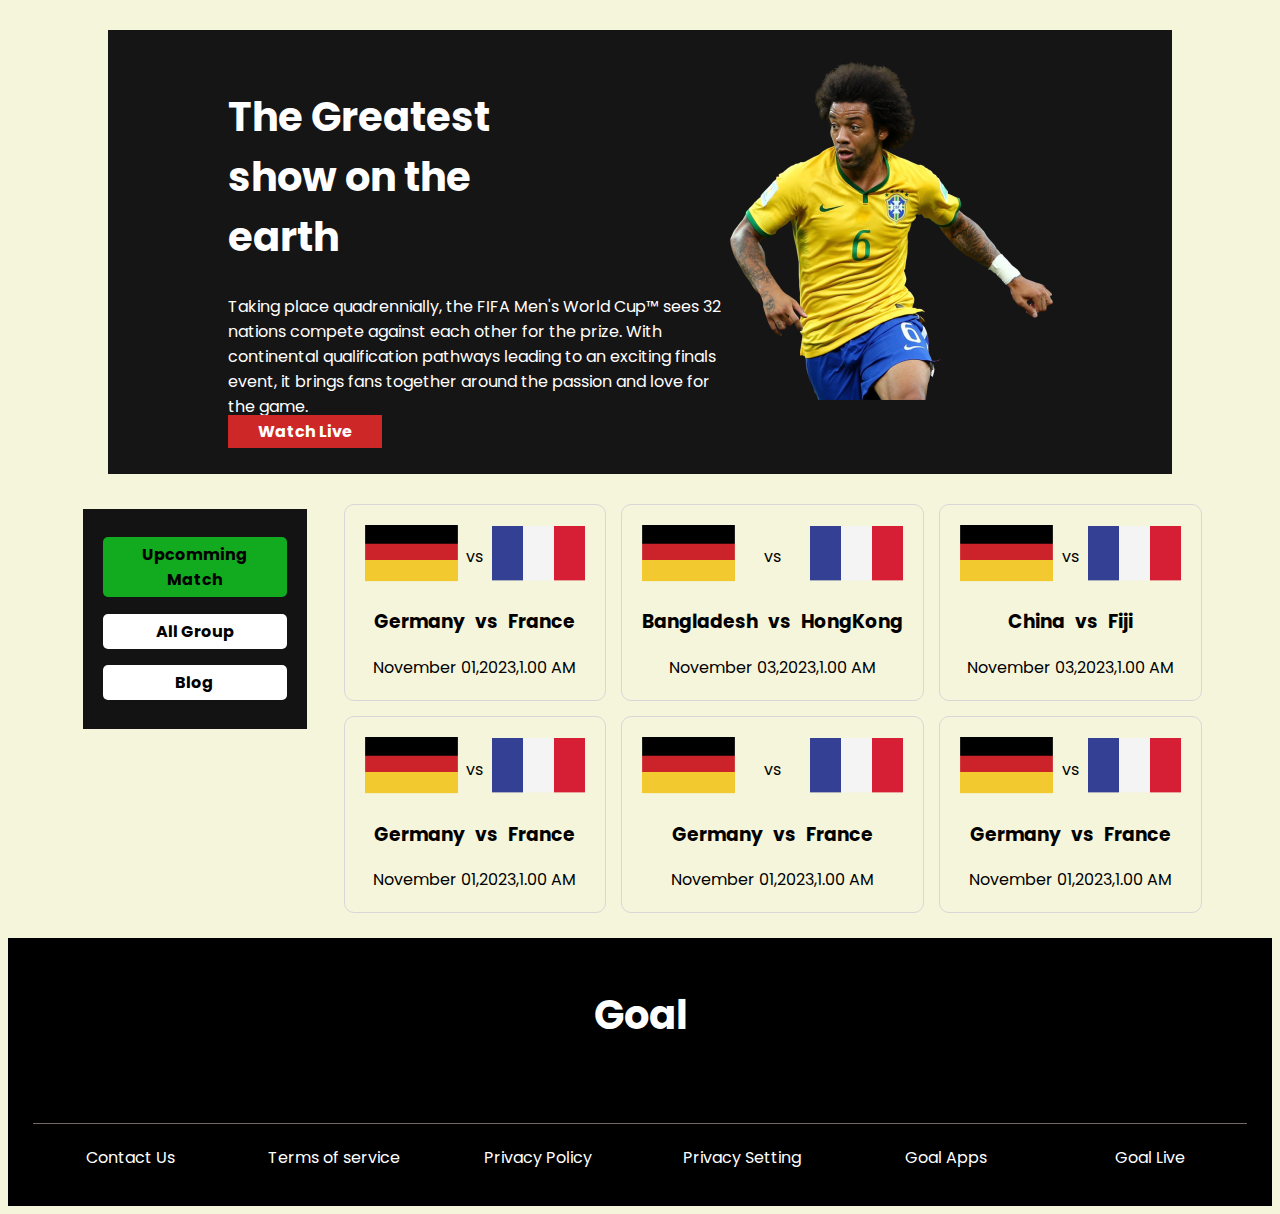
==== upcomming.html @ 30cddf2a "First commit" ====
<!DOCTYPE html>
<html lang="en">

<head>
    <meta charset="UTF-8">
    <meta http-equiv="X-UA-Compatible" content="IE=edge">
    <meta name="viewport" content="width=device-width, initial-scale=1.0">
    <title>Upcomming Match</title>
    <link rel="stylesheet" href="css/style.css">
</head>

<body>
    <main>
        <!----------------------------------------------
                    header section 
        --------------------------------------------->
        <header class="header">
            <div class="header-sect-1">
                <div>
                    <h1>The Greatest <br>show on the <br> earth</h1>

                    <span class="header-sect-1-description">Taking place quadrennially, the FIFA Men's World Cup™ sees
                        32 nations compete against each other for the prize. With continental qualification pathways
                        leading to an exciting finals event, it brings fans together around the passion and love for the
                        game.</span>
                    <br>
                    <div>
                        <a class="link-button" href="https://www.youtube.com/watch?v=fJwJyI7V76Y" target="_blank"
                            rel="noopener noreferrer">Watch Live <i class="fas fa-angle-right filled"></i> </a>
                    </div>
                </div>
            </div>
            <div class="header-sect-2">
                <img src="assets/Banner Image.png" alt="">
            </div>
        </header>
        <section class="transfer-container-upcomming">
            <!----------------------------------------------
                    Button section
        --------------------------------------------->
            <div class="button-block-upcomming">
                <div style="background-color: rgb(18, 170, 30)" class="button-shape">
                    <a class="shape1" href="http://127.0.0.1:5500/upcomming.html" target="_blank"
                        rel="noopener noreferrer">Upcomming
                        Match</a>
                </div>
                <div class="button-shape">
                    <a class="shape2" href="http://" target="_blank" rel="noopener noreferrer">All
                        Group</a>
                </div>
                <div class="button-shape">
                    <a id="shape3" href="http://" target="_blank" rel="noopener noreferrer">Blog</a>
                </div>
            </div>

            <!----------------------------------------------
                    Upcomming Match between country
        --------------------------------------------->
            <div class="grid-flag-container">
                <section class="grid-item">
                    <div class="grid-flag">
                        <div>
                            <img src="assets/germany Flag.png" alt="">
                        </div>
                        <div>
                            <p>vs</p>
                        </div>
                        <div>
                            <img src="assets/Flag.png" alt="">
                        </div>
                    </div>
                    <div>
                        <div class="team-info">
                            <h3>Germany</h3>

                            <h3>vs</h3>

                            <h3>France</h3>
                        </div>
                        <div class="time-info">November 01,2023,1.00 AM</div>
                    </div>
                </section>

                <section class="grid-item">
                    <div class="grid-flag">
                        <div>
                            <img src="assets/germany Flag.png" alt="">
                        </div>
                        <div>
                            <p>vs</p>
                        </div>
                        <div>
                            <img src="assets/Flag.png" alt="">
                        </div>
                    </div>
                    <div>
                        <div class="team-info">
                            <h3>Bangladesh</h3>

                            <h3>vs</h3>

                            <h3>HongKong</h3>
                        </div>
                        <div class="time-info">November 03,2023,1.00 AM</div>
                    </div>
                </section>

                <section class="grid-item">
                    <div class="grid-flag">
                        <div>
                            <img src="assets/germany Flag.png" alt="">
                        </div>
                        <div>
                            <p>vs</p>
                        </div>
                        <div>
                            <img src="assets/Flag.png" alt="">
                        </div>
                    </div>
                    <div>
                        <div class="team-info">
                            <h3>China</h3>

                            <h3>vs</h3>

                            <h3>Fiji</h3>
                        </div>
                        <div class="time-info">November 03,2023,1.00 AM</div>
                    </div>
                </section>
                <section class="grid-item">
                    <div class="grid-flag">
                        <div>
                            <img src="assets/germany Flag.png" alt="">
                        </div>
                        <div>
                            <p>vs</p>
                        </div>
                        <div>
                            <img src="assets/Flag.png" alt="">
                        </div>
                    </div>
                    <div>
                        <div class="team-info">
                            <h3>Germany</h3>

                            <h3>vs</h3>

                            <h3>France</h3>
                        </div>
                        <div class="time-info">November 01,2023,1.00 AM</div>
                    </div>
                </section>
                <section class="grid-item">
                    <div class="grid-flag">
                        <div>
                            <img src="assets/germany Flag.png" alt="">
                        </div>
                        <div>
                            <p>vs</p>
                        </div>
                        <div>
                            <img src="assets/Flag.png" alt="">
                        </div>
                    </div>
                    <div>
                        <div class="team-info">
                            <h3>Germany</h3>

                            <h3>vs</h3>

                            <h3>France</h3>
                        </div>
                        <div class="time-info">November 01,2023,1.00 AM</div>
                    </div>
                </section>
                <section class="grid-item">
                    <div class="grid-flag">
                        <div>
                            <img src="assets/germany Flag.png" alt="">
                        </div>
                        <div>
                            <p>vs</p>
                        </div>
                        <div>
                            <img src="assets/Flag.png" alt="">
                        </div>
                    </div>
                    <div>
                        <div class="team-info">
                            <h3>Germany</h3>

                            <h3>vs</h3>

                            <h3>France</h3>
                        </div>
                        <div class="time-info">November 01,2023,1.00 AM</div>
                    </div>
                </section>

            </div>

        </section>
    </main>

    <!----------------------------------------------
                    Footer section 
        --------------------------------------------->
    <footer>
        <h1>Goal</h1>

        <div class="social-mobile-view ">
            <a target="_blank" href="https://www.facebook.com/" class="fa fa-facebook"></a>
            <a target="_blank" href="https://www.linkedin.com/feed/" class="fa fa-twitter"></a>
            <a target="_blank" href="https://www.linkedin.com/feed/" class="fa fa-pinterest"></a>
            <a target="_blank" href="https://www.linkedin.com/feed/" class="fa fa-linkedin"></a>
        </div>
        <div class="line"></div>
        <div class="footer-grid">
            <div>
                <p>Contact Us</p>
            </div>
            <div>
                <p>Terms of service</p>
            </div>
            <div>
                <p>Privacy Policy</p>
            </div>
            <div>
                <p>Privacy Setting</p>
            </div>
            <div>
                <p>Goal Apps</p>
            </div>
            <div>
                <p>Goal Live</p>
            </div>
        </div>

    </footer>
</body>

</html>
---- css/style.css ----
/* google font poppins */
@import url('https://fonts.googleapis.com/css2?family=Poppins:wght@400;500&display=swap');

/* common styles body */
body {
    font-family: 'Poppins', sans-serif;
    background-color: beige;
}

h1 {
    font-size: 40px;
}

/* main styles */
main {
    margin: 25px 70px 25px 70px;
}

/* header styles */
.header {
    display: flex;
    padding: 30px;
    background-color: rgb(22, 21, 21);
    margin: 30px;
    color: white;
    justify-content: center;

}

.header-sect-1 {
    width: 50%;
    transition: background-color 2s ease-out 100ms
}

.header-sect-1:hover {
    background-color: aquamarine;
}

.header-sect-2 img {
    width: 100%;
    margin-bottom: -7px;
}

/* link button style */

.link-button {
    padding: 5px 30px;
    background-color: rgb(206, 39, 39);
    text-decoration: none;
    color: white;
    font-weight: 700;
}

.fa-angle-right .filled {
    color: rgb(71, 63, 63);
    font-size: 20px;

}

/* transfer-container for player transfer  */

.transfer-container {
    display: grid;
    grid-template-columns: repeat(2, 1fr);
    justify-content: center;

}

.single-player-container {
    display: grid;
    grid-template-columns: repeat(3, 1fr);
    grid-column-gap: 15px;
    /* padding: 20px; */
    width: 70%;
    align-items: center;
}

.player {
    margin-bottom: 20px;
    border-radius: 14px;
    border: 1px solid rgb(216, 207, 207);
}

.players img {
    width: 100%;
}

/* 3 button link style*/

.button-shape {
    text-decoration: none;
    text-align: center;

    background-color: white;
    border-radius: 5px;
    font-weight: 700;
    padding: 5px 10px;
}

.shape1 {
    text-decoration: none;
    color: black;
    /* background-color: white; */
}

.shape2 {
    text-decoration: none;
    color: black;
}

#shape3 {
    text-decoration: none;
    color: black;
}

.half-width-Tsection-player {
    width: 70%;

}

.button-block {
    display: grid;
    grid-template-columns: repeat(1, 1fr);
    /* width: 200px; */
    height: 180px;
    padding: 10px;
    margin: 5px;
    background-color: rgb(20, 19, 19);
    /* border-color: black; */
    color: white;
    justify-content: center;
    align-items: center;
}

/* button block for upcomming page */

.button-block-upcomming {
    display: grid;
    grid-template-columns: repeat(1, 1fr);
    /* width: 210px; */
    height: 180px;
    padding: 20px;
    margin: 5px;
    background-color: rgb(20, 19, 19);
    /* border-color: black; */
    color: white;
    justify-content: center;
    align-items: center;
}

/* styel for transfer-container-upcomming */
.transfer-container-upcomming {
    display: flex;
    gap: 2rem;
    /* margin: 80px; */
}

.transfer-shape {
    border: 1px solid;
    color: black;
    /* margin: 10px 10px 10px 10px; */
}

/* Trns-Live-padding */
.Trns-Live-padding {
    /* text-align: center; */
    justify-content: center;
    justify-items: center;

}

/* icon area */
.icon-area {
    padding-left: 15px;
    padding-right: 20px;
}

.icon-grid {
    display: flex;
    align-items: center;
    padding-right: 20px;
}

.transfer-block-pad {
    padding: 20px;
}

/* footer section */
footer {
    background-color: black;
    color: white;
    /* height: 250px; */
    text-align: center;
    padding: 20px;
}

.footer-grid {
    display: grid;
    grid-template-columns: repeat(6, 1fr);
    /* grid-template-columns: repeat(1, 1fr); */
    align-items: center;
    justify-content: center;
}

.line {
    background-color: rgb(117, 102, 102);
    height: 1px;
    margin: 5px;
}

.fa {
    padding: 20px;
    font-size: 30px;
    width: 50px;
    text-align: center;
    text-decoration: none;
    margin: 5px 2px;
}

.fa:hover {
    opacity: 0.7;
}

.fa-facebook {
    color: white;
}

/* upcomming page section */
.grid-flag-container {
    display: grid;
    width: 77%;
    grid-template-columns: repeat(3, 1fr);
    gap: 15px;
    justify-content: center;
    align-items: center;

}

.grid-item {
    border: 1px solid #d7d7d7;
    padding: 20px;
    border-radius: 10px;
}

.grid-flag {
    display: flex;
    justify-content: space-between;
    align-items: center;

}

.time-info {
    text-align: center;
}

.team-info {
    display: flex;
    align-items: center;
    justify-content: center;
    gap: 10px;
}

.text-alignP {
    text-align: center;
}

/* Media query */

/* Media query for mobile device */
@media only screen and (max-width: 688px) {
    .header {
        flex-direction: column;
        padding-left: 10px;
        padding-right: 10px;
        gap: 2rem;
        justify-content: center;
    }

    .header-sect-1 {
        width: 100%;
        display: flex;
        flex-direction: column;
        align-items: center;
    }

    .header-sect-1-description {
        text-align: center;
    }

    .header-sect-2 img {
        width: 100%;
        margin-bottom: 0px;
        display: flex;
        justify-content: center;
    }

    .transfer-container {
        display: grid;
        grid-template-columns: repeat(1, 1fr);
    }

    .transfer-container-upcomming {
        display: grid;
        grid-template-columns: repeat(1, 1fr);
    }

    .single-player-container {
        display: grid;
        grid-template-columns: repeat(1, 1fr);
        grid-column-gap: 15px;
        /* padding: 20px; */
        align-items: center;
    }

    .grid-flag-container {
        display: grid;
        grid-template-columns: repeat(1, 1fr);
        grid-column-gap: 15px;
        /* padding: 20px; */
        align-items: center;
    }

    .footer-grid {
        display: grid;
        grid-template-columns: repeat(1, 1fr);
        /* grid-template-columns: repeat(1, 1fr); */
        align-items: center;
        justify-content: center;
        /* background-color: black; */
    }

    .social-mobile-view {
        display: grid;
        grid-template-columns: repeat(4, 1fr);
    }
}

/* Media query for tablet device */


@media (min-width:689px) and (max-width:992px) {
    .transfer-container {
        /* display: flex; */
        display: grid;
        grid-template-columns: repeat(1, 1fr);
        grid-column-gap: 15px;
        justify-content: center;
    }

    .transfer-container-upcomming {
        display: grid;
        grid-template-columns: repeat(1, 1fr);
    }

    .grid-flag-container {
        display: grid;
        grid-template-columns: repeat(2, 1fr);
        grid-column-gap: 15px;
        /* padding: 20px; */
        align-items: center;
    }

    /* edit button shape */
    .button-shape {
        text-decoration: none;
        text-align: center;
        margin: 2px;
        background-color: white;

        border-radius: 5px;
        font-weight: 700;
        padding: 5px 15px;
    }

    #shape3 {
        text-decoration: none;

    }

    .blog-button-color {
        background-color: blueviolet;
    }

    .button-block {
        display: grid;
        grid-template-columns: repeat(3, 1fr);
        /* border-color: black; */
        color: white;
        justify-content: center;
        align-items: center;
    }

    .single-player-container {
        display: grid;
        grid-template-columns: repeat(2, 1fr);
        grid-column-gap: 15px;
        /* padding: 20px; */
        align-items: center;

    }

    .footer-grid {
        display: grid;
        grid-template-columns: repeat(4, 1fr);
        /* grid-template-columns: repeat(1, 1fr); */
        align-items: center;
        justify-content: center;
        text-align: center;
        /* background-color: black; */
    }
}
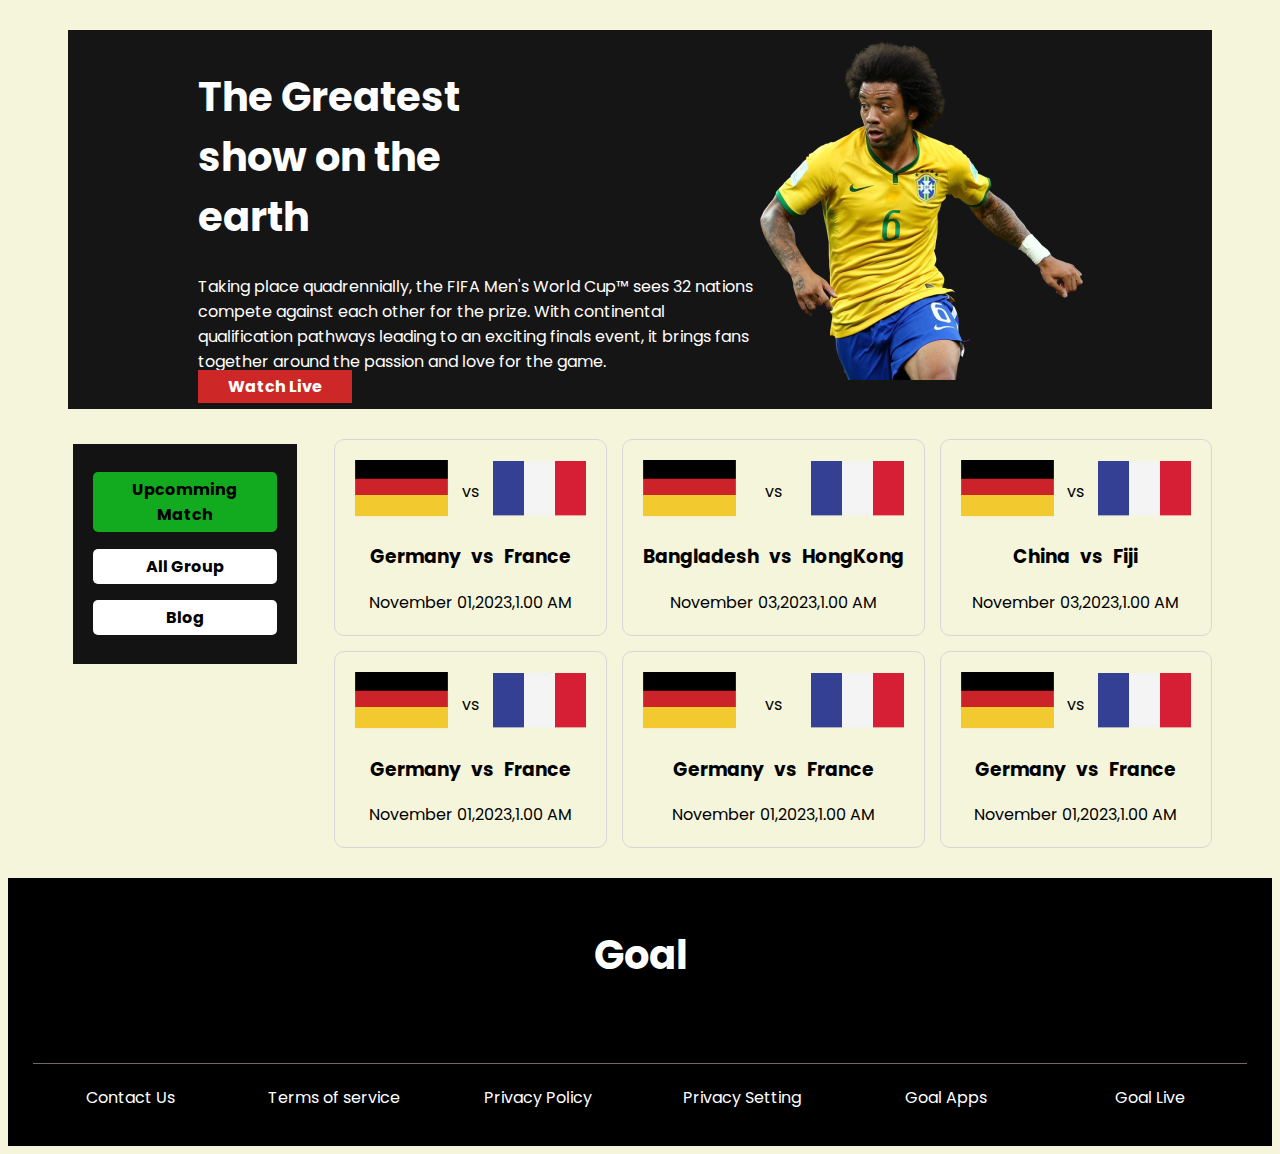
==== commit fcaad174: "up6" ====
--- a/upcomming.html
+++ b/upcomming.html
@@ -45,11 +45,13 @@
                         Match</a>
                 </div>
                 <div class="button-shape">
-                    <a class="shape2" href="http://" target="_blank" rel="noopener noreferrer">All
+                    <a class="shape2" href="http://127.0.0.1:5500/index.html" target="_blank"
+                        rel="noopener noreferrer">All
                         Group</a>
                 </div>
                 <div class="button-shape">
-                    <a id="shape3" href="http://" target="_blank" rel="noopener noreferrer">Blog</a>
+                    <a id="shape3" href="http://127.0.0.1:5500/index.html" target="_blank"
+                        rel="noopener noreferrer">Blog</a>
                 </div>
             </div>
 
--- a/css/style.css
+++ b/css/style.css
@@ -13,16 +13,16 @@
 
 /* main styles */
 main {
-    margin: 25px 70px 25px 70px;
+    margin: 25px 30px 25px 30px;
 }
 
 /* header styles */
 .header {
     display: flex;
-    padding: 30px;
     background-color: rgb(22, 21, 21);
     margin: 30px;
     color: white;
+    padding: 10px;
     justify-content: center;
 
 }
@@ -63,6 +63,8 @@
     display: grid;
     grid-template-columns: repeat(2, 1fr);
     justify-content: center;
+    /* margin: 30px; */
+    padding: 30px;
 
 }
 
@@ -152,7 +154,7 @@
 .transfer-container-upcomming {
     display: flex;
     gap: 2rem;
-    /* margin: 80px; */
+    margin: 30px;
 }
 
 .transfer-shape {
